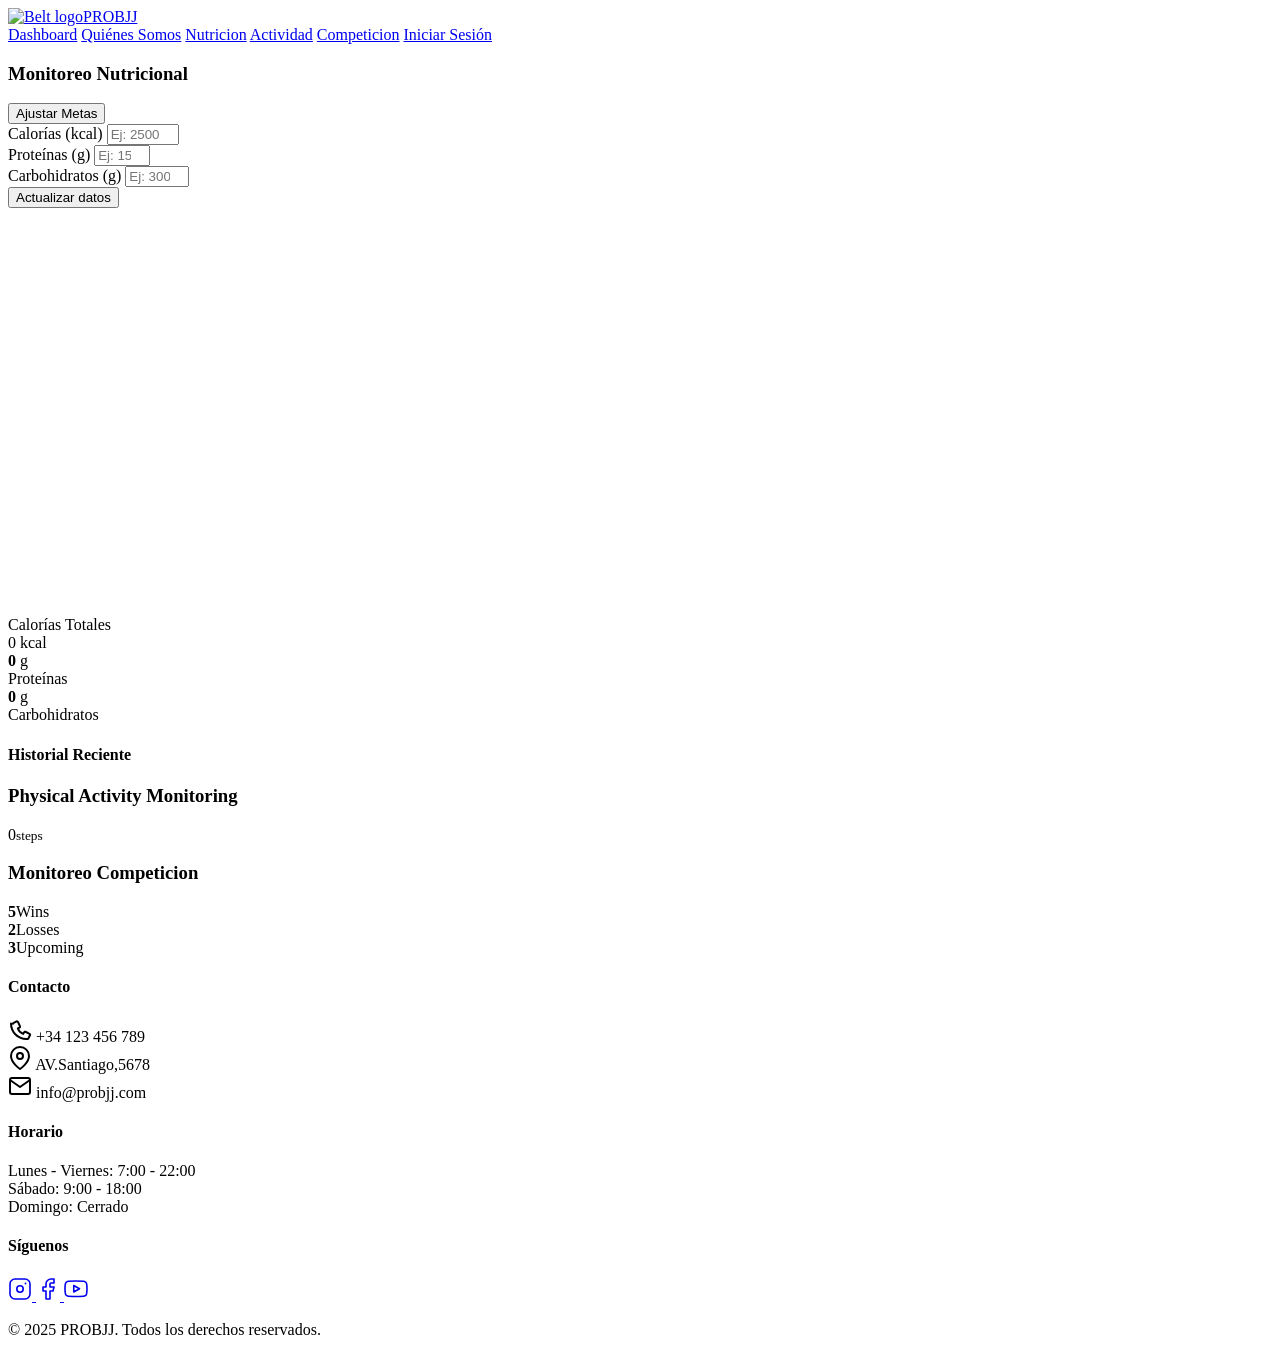
==== src/main/resources/templates/index.html @ be14d37a "first commit" ====
<!doctype html>
<html lang="es">
<head>
  <meta charset="utf-8">
  <meta name="viewport" content="width=device-width,initial-scale=1">
  <title>PROBJJ — Dashboard</title>
  <link href="https://fonts.googleapis.com/css2?family=Poppins:wght@300;400;600;700&display=swap" rel="stylesheet">
  <link rel="stylesheet" href="/css/styles.css">
  <link rel="icon" href="/favicon.ico">
</head>
<body>
  <header class="topbar">
    <div class="container topbar-inner">
  <a href="/" class="brand"><img src="/assets/images/belt.svg" alt="Belt logo" class="brand-icon">PROBJJ</a>
      <nav class="main-nav">
        <a href="/" role="button" tabindex="0" class="active">Dashboard</a>
        <a href="/about" role="button" tabindex="0">Quiénes Somos</a>
        <a href="#" role="button" tabindex="0">Nutricion</a>
        <a href="#" role="button" tabindex="0">Actividad</a>
        <a href="#" role="button" tabindex="0">Competicion</a>
        <a href="/login" role="button" tabindex="0" class="login-link">Iniciar Sesión</a>
      </nav>
    </div>
  </header>

  <main class="container">
    <section class="cards">
      <article class="card nutrition-card">
        <div class="card-header">
          <h3>Monitoreo Nutricional</h3>
          <button class="toggle-goals-btn" onclick="toggleGoalsForm()">Ajustar Metas</button>
        </div>

        <!-- Formulario de Metas (inicialmente oculto) -->
        <div class="goals-form" id="goalsForm" style="display: none;">
          <h4>Establecer Metas Diarias</h4>
          <div class="form-row">
            <div class="input-group">
              <label for="caloriesGoal">Meta de Calorías (kcal)</label>
              <input type="number" id="caloriesGoal" min="0" max="10000" step="50">
            </div>
          </div>
          <div class="form-row">
            <div class="input-group">
              <label for="proteinsGoal">Meta de Proteínas (g)</label>
              <input type="number" id="proteinsGoal" min="0" max="500" step="5">
            </div>
            <div class="input-group">
              <label for="carbsGoal">Meta de Carbohidratos (g)</label>
              <input type="number" id="carbsGoal" min="0" max="1000" step="5">
            </div>
          </div>
          <button class="update-goals-btn" onclick="updateGoals()">Guardar Metas</button>
        </div>

        <!-- Formulario de ingreso diario -->
        <div class="nutrition-form">
          <div class="form-row">
            <div class="input-group">
              <label for="calories">Calorías (kcal)</label>
              <input type="number" id="calories" min="0" max="10000" step="50" placeholder="Ej: 2500">
            </div>
          </div>
          <div class="form-row">
            <div class="input-group">
              <label for="proteins">Proteínas (g)</label>
              <input type="number" id="proteins" min="0" max="500" step="5" placeholder="Ej: 150">
            </div>
            <div class="input-group">
              <label for="carbs">Carbohidratos (g)</label>
              <input type="number" id="carbs" min="0" max="1000" step="5" placeholder="Ej: 300">
            </div>
          </div>
          <button class="update-nutrition-btn" onclick="updateNutrition()">Actualizar datos</button>
        </div>

        <!-- Gráficos -->
        <div class="charts-container">
          <div class="chart-wrap">
            <canvas id="nutritionChart" width="400" height="200"></canvas>
          </div>
          <div class="chart-wrap">
            <canvas id="progressChart" width="400" height="200"></canvas>
          </div>
        </div>

        <!-- Estadísticas -->
        <div class="nutrition-stats">
          <div class="cal">
            <div class="label">Calorías Totales</div>
            <div class="value">
              <span id="total-calories">0</span> <span class="unit">kcal</span>
              <div class="goal-progress">
                <div class="progress-bar" id="calories-progress"></div>
              </div>
            </div>
          </div>
          <div class="nutrients">
            <div class="nutrient-item">
              <strong id="total-proteins">0</strong> g<br>
              <span>Proteínas</span>
              <div class="goal-progress">
                <div class="progress-bar" id="proteins-progress"></div>
              </div>
            </div>
            <div class="nutrient-item">
              <strong id="total-carbs">0</strong> g<br>
              <span>Carbohidratos</span>
              <div class="goal-progress">
                <div class="progress-bar" id="carbs-progress"></div>
              </div>
            </div>
          </div>
        </div>

        <!-- Historial -->
        <div class="nutrition-history">
          <h4>Historial Reciente</h4>
          <div class="history-list" id="nutritionHistory"></div>
        </div>
      </article>

      <article class="card center-card">
        <h3>Physical Activity Monitoring</h3>
        <div class="donut-wrap">
          <div class="donut" data-steps="8000" data-goal="10000">
            <span class="donut-value"><span id="steps-number">0</span><small>steps</small></span>
          </div>
        </div>
      </article>

      <article class="card">
        <h3>Monitoreo Competicion</h3>
        <div class="bars">
          <div class="bar-row"><div class="bar long" style="--w:75%"></div></div>
          <div class="bar-row"><div class="bar medium" style="--w:45%"></div></div>
          <div class="bar-row"><div class="bar short" style="--w:25%"></div></div>
        </div>
        <div class="comp-stats">
          <div><strong>5</strong><span>Wins</span></div>
          <div><strong>2</strong><span>Losses</span></div>
          <div><strong>3</strong><span>Upcoming</span></div>
        </div>
      </article>
    </section>

    <footer class="footer">
      <div class="footer-content">
        <div class="footer-section">
          <h4>Contacto</h4>
          <div class="contact-item">
            <svg class="icon-contact" viewBox="0 0 24 24" width="24" height="24" fill="none" xmlns="http://www.w3.org/2000/svg">
              <path d="M3 5.5C3 14.06 9.94 21 18.5 21c.38 0 .76-.02 1.13-.06A1 1 0 0 0 20.6 20L22 17.13a1 1 0 0 0-.46-1.34l-4.05-2.03a1 1 0 0 0-1.34.46l-.9 1.67c-2.5-.88-4.52-2.9-5.4-5.4l1.67-.9a1 1 0 0 0 .46-1.34L9.95 3.87a1 1 0 0 0-1.34-.46L5.74 4.92a1 1 0 0 0-.67.94C5 5.2 5 5.35 5 5.5" stroke="currentColor" stroke-width="2" stroke-linecap="round" stroke-linejoin="round"/>
            </svg>
            <span>+34 123 456 789</span>
          </div>
          <div class="contact-item">
            <svg class="icon-contact" viewBox="0 0 24 24" width="24" height="24" fill="none" xmlns="http://www.w3.org/2000/svg">
              <path d="M21 10c0 7-9 13-9 13s-9-6-9-13a9 9 0 0 1 18 0z" stroke="currentColor" stroke-width="2" stroke-linecap="round" stroke-linejoin="round"/>
              <circle cx="12" cy="10" r="3" stroke="currentColor" stroke-width="2" stroke-linecap="round" stroke-linejoin="round"/>
            </svg>
            <span>AV.Santiago,5678</span>
          </div>
          <div class="contact-item">
            <svg class="icon-contact" viewBox="0 0 24 24" width="24" height="24" fill="none" xmlns="http://www.w3.org/2000/svg">
              <path d="M4 4h16c1.1 0 2 .9 2 2v12c0 1.1-.9 2-2 2H4c-1.1 0-2-.9-2-2V6c0-1.1.9-2 2-2z" stroke="currentColor" stroke-width="2" stroke-linecap="round" stroke-linejoin="round"/>
              <path d="m22 6-10 7L2 6" stroke="currentColor" stroke-width="2" stroke-linecap="round" stroke-linejoin="round"/>
            </svg>
            <span>info@probjj.com</span>
          </div>
        </div>
        
        <div class="footer-section">
          <h4>Horario</h4>
          <div class="schedule">
            <div class="schedule-item">
              <span class="day">Lunes - Viernes:</span>
              <span class="hours">7:00 - 22:00</span>
            </div>
            <div class="schedule-item">
              <span class="day">Sábado:</span>
              <span class="hours">9:00 - 18:00</span>
            </div>
            <div class="schedule-item">
              <span class="day">Domingo:</span>
              <span class="hours">Cerrado</span>
            </div>
          </div>
        </div>

        <div class="footer-section">
          <h4>Síguenos</h4>
          <div class="socials">
            <a aria-label="Instagram" class="icon" href="#"> 
              <svg width="24" height="24" viewBox="0 0 24 24" fill="none" xmlns="http://www.w3.org/2000/svg"><rect x="2" y="2" width="20" height="20" rx="5" stroke="currentColor" stroke-width="1.6" fill="none"/><circle cx="12" cy="12" r="3.2" stroke="currentColor" stroke-width="1.6" fill="none"/><circle cx="17.5" cy="6.5" r="0.9" fill="currentColor"/></svg>
            </a>
            <a aria-label="Facebook" class="icon" href="#"> 
              <svg width="24" height="24" viewBox="0 0 24 24" fill="none" xmlns="http://www.w3.org/2000/svg">
                <path d="M18 2h-3a5 5 0 0 0-5 5v3H7v4h3v8h4v-8h3l1-4h-4V7a1 1 0 0 1 1-1h3V2z" stroke="currentColor" stroke-width="1.6" stroke-linecap="round" stroke-linejoin="round"/>
              </svg>
            </a>
            <a aria-label="YouTube" class="icon" href="#"> 
              <svg width="24" height="24" viewBox="0 0 24 24" fill="none" xmlns="http://www.w3.org/2000/svg">
                <path d="M22.54 6.42a2.78 2.78 0 0 0-1.94-2C18.88 4 12 4 12 4s-6.88 0-8.6.46a2.78 2.78 0 0 0-1.94 2A29 29 0 0 0 1 11.75a29 29 0 0 0 .46 5.33A2.78 2.78 0 0 0 3.4 19c1.72.46 8.6.46 8.6.46s6.88 0 8.6-.46a2.78 2.78 0 0 0 1.94-2 29 29 0 0 0 .46-5.25 29 29 0 0 0-.46-5.33z" stroke="currentColor" stroke-width="1.6" stroke-linecap="round" stroke-linejoin="round"/>
                <path d="m9.75 15.02 5.75-3.27-5.75-3.27v6.54z" stroke="currentColor" stroke-width="1.6" stroke-linecap="round" stroke-linejoin="round"/>
              </svg>
            </a>
          </div>
        </div>
      </div>
      <div class="footer-bottom">
        <p>&copy; 2025 PROBJJ. Todos los derechos reservados.</p>
      </div>
    </footer>
  </main>

  <script src="https://cdn.jsdelivr.net/npm/chart.js"></script>
  <script src="/js/scripts.js"></script>
  <script src="/js/nutrition.js"></script>
</body>
</html>
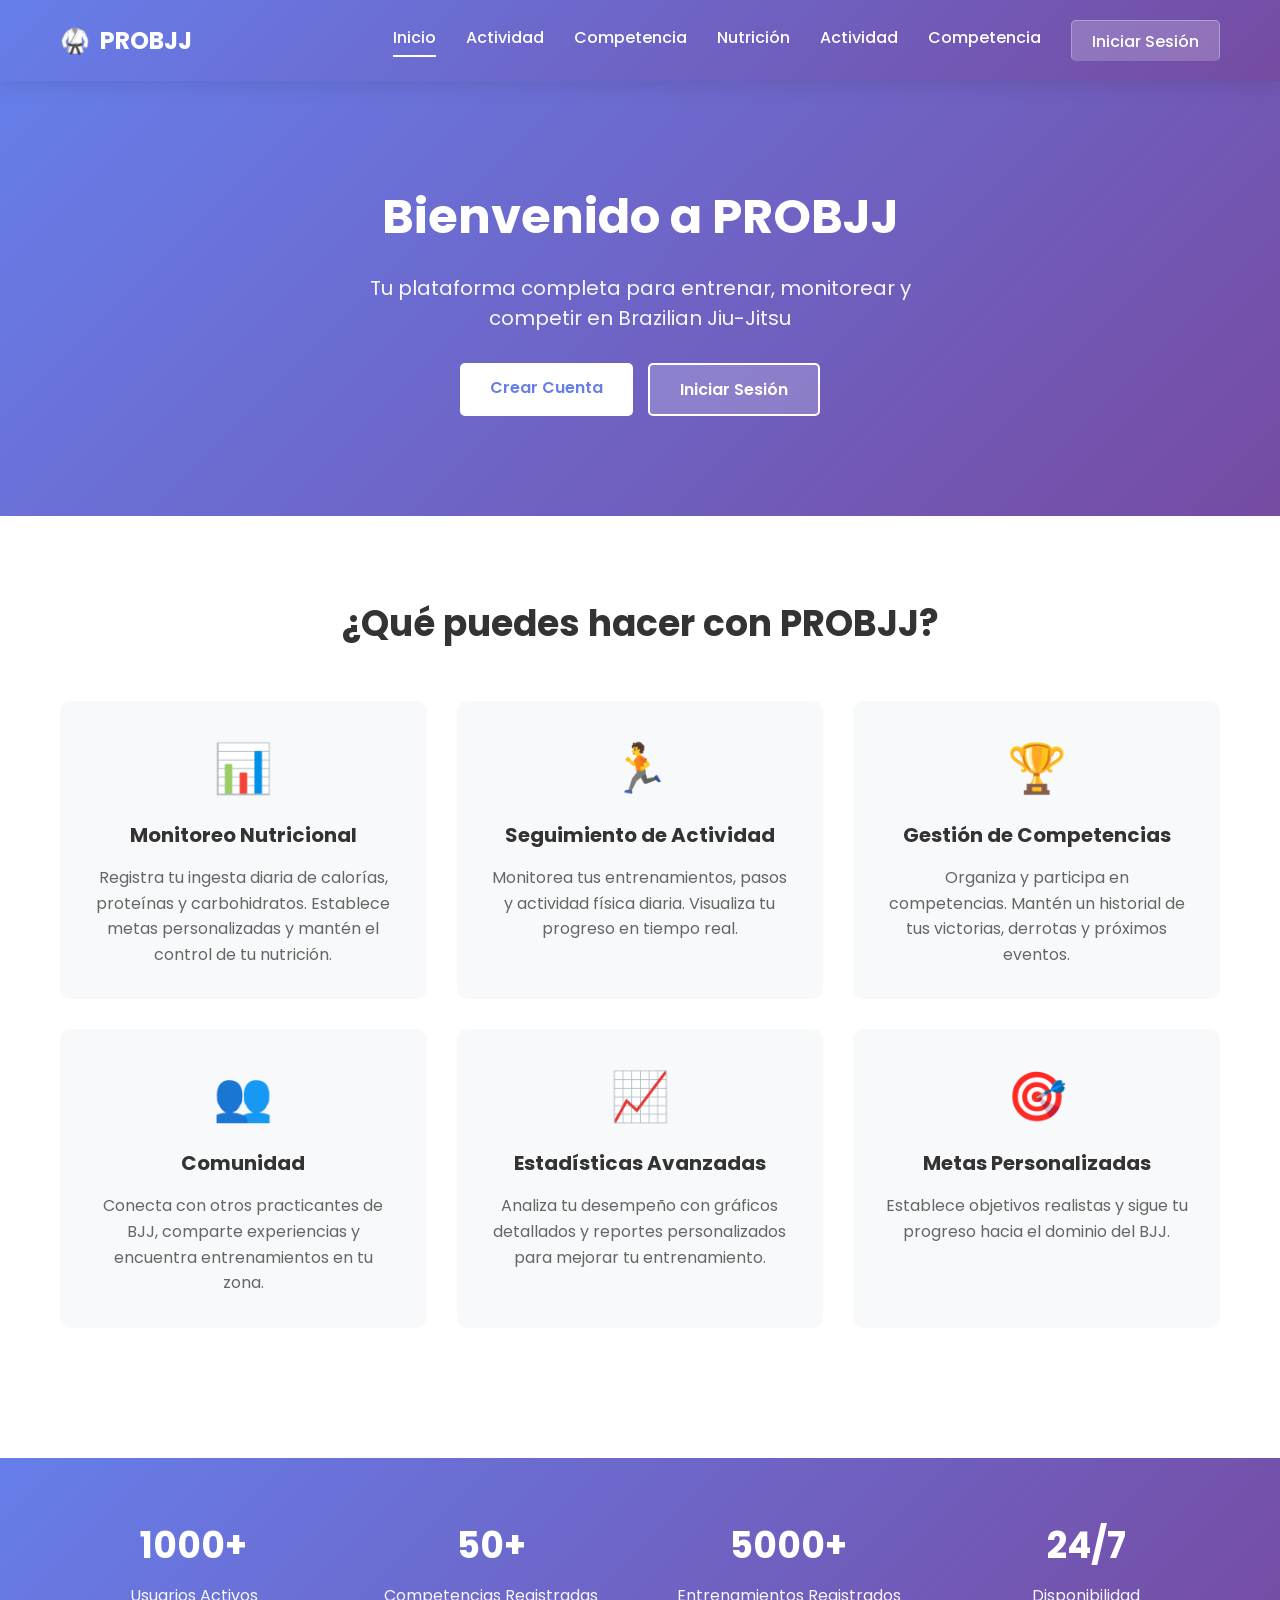
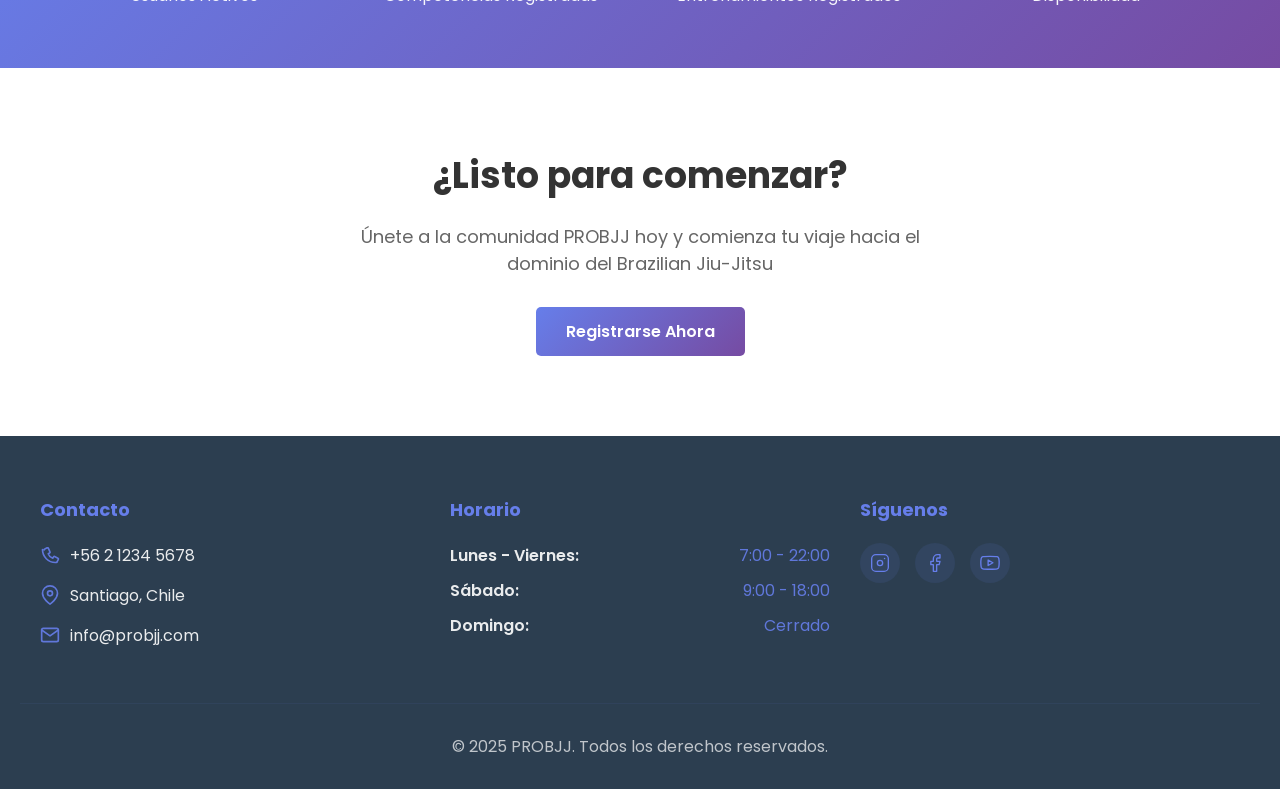
==== commit 670e7287: "ultimo commit" ====
--- a/src/main/resources/templates/index.html
+++ b/src/main/resources/templates/index.html
@@ -3,219 +3,543 @@
 <head>
   <meta charset="utf-8">
   <meta name="viewport" content="width=device-width,initial-scale=1">
-  <title>PROBJJ — Dashboard</title>
+  <title>PROBJJ — Plataforma de Entrenamiento BJJ</title>
   <link href="https://fonts.googleapis.com/css2?family=Poppins:wght@300;400;600;700&display=swap" rel="stylesheet">
   <link rel="stylesheet" href="/css/styles.css">
   <link rel="icon" href="/favicon.ico">
+  <style>
+    * {
+      margin: 0;
+      padding: 0;
+      box-sizing: border-box;
+    }
+    
+    body {
+      font-family: 'Poppins', sans-serif;
+      background-color: #f8f9fa;
+      color: #333;
+    }
+    
+    .header {
+      background: linear-gradient(135deg, #667eea 0%, #764ba2 100%);
+      color: white;
+      padding: 20px 0;
+      box-shadow: 0 4px 20px rgba(0,0,0,0.1);
+      position: sticky;
+      top: 0;
+      z-index: 1000;
+    }
+    
+    .topbar-inner {
+      display: flex;
+      justify-content: space-between;
+      align-items: center;
+      max-width: 1200px;
+      margin: 0 auto;
+      padding: 0 20px;
+    }
+    
+    .brand {
+      display: flex;
+      align-items: center;
+      gap: 10px;
+      font-size: 24px;
+      font-weight: 700;
+      color: white;
+      text-decoration: none;
+      transition: transform 0.3s;
+    }
+    
+    .brand:hover {
+      transform: scale(1.05);
+    }
+    
+    .brand-icon {
+      width: 32px;
+      height: 32px;
+    }
+    
+    .main-nav {
+      display: flex;
+      gap: 30px;
+      align-items: center;
+    }
+    
+    .main-nav a {
+      color: white;
+      text-decoration: none;
+      font-weight: 500;
+      transition: opacity 0.3s;
+      border-bottom: 2px solid transparent;
+      padding-bottom: 5px;
+    }
+    
+    .main-nav a:hover {
+      opacity: 0.8;
+      border-bottom-color: white;
+    }
+    
+    .main-nav a.active {
+      border-bottom-color: white;
+    }
+    
+    .login-link {
+      background: rgba(255,255,255,0.2);
+      padding: 8px 20px;
+      border-radius: 5px;
+      border: 1px solid rgba(255,255,255,0.3);
+    }
+    
+    .login-link:hover {
+      background: rgba(255,255,255,0.3);
+    }
+    
+    .hero {
+      background: linear-gradient(135deg, #667eea 0%, #764ba2 100%);
+      color: white;
+      padding: 100px 20px;
+      text-align: center;
+    }
+    
+    .hero h1 {
+      font-size: 48px;
+      margin-bottom: 20px;
+      font-weight: 700;
+    }
+    
+    .hero p {
+      font-size: 20px;
+      margin-bottom: 30px;
+      opacity: 0.95;
+      max-width: 600px;
+      margin-left: auto;
+      margin-right: auto;
+    }
+    
+    .hero-buttons {
+      display: flex;
+      gap: 15px;
+      justify-content: center;
+      flex-wrap: wrap;
+    }
+    
+    .btn {
+      padding: 12px 30px;
+      border: none;
+      border-radius: 5px;
+      font-weight: 600;
+      cursor: pointer;
+      text-decoration: none;
+      display: inline-block;
+      transition: all 0.3s;
+      font-family: 'Poppins', sans-serif;
+      font-size: 16px;
+    }
+    
+    .btn-primary {
+      background: white;
+      color: #667eea;
+    }
+    
+    .btn-primary:hover {
+      transform: translateY(-3px);
+      box-shadow: 0 10px 25px rgba(0,0,0,0.2);
+    }
+    
+    .btn-secondary {
+      background: rgba(255,255,255,0.2);
+      color: white;
+      border: 2px solid white;
+    }
+    
+    .btn-secondary:hover {
+      background: rgba(255,255,255,0.3);
+    }
+    
+    .container {
+      max-width: 1200px;
+      margin: 0 auto;
+      padding: 0 20px;
+    }
+    
+    .features {
+      padding: 80px 20px;
+      background: white;
+    }
+    
+    .section-title {
+      text-align: center;
+      font-size: 36px;
+      font-weight: 700;
+      margin-bottom: 50px;
+      color: #333;
+    }
+    
+    .features-grid {
+      display: grid;
+      grid-template-columns: repeat(auto-fit, minmax(300px, 1fr));
+      gap: 30px;
+      margin-bottom: 50px;
+    }
+    
+    .feature-card {
+      background: #f8f9fa;
+      padding: 30px;
+      border-radius: 10px;
+      text-align: center;
+      transition: all 0.3s;
+      border: 2px solid transparent;
+    }
+    
+    .feature-card:hover {
+      transform: translateY(-10px);
+      border-color: #667eea;
+      box-shadow: 0 10px 30px rgba(102, 126, 234, 0.2);
+    }
+    
+    .feature-icon {
+      font-size: 48px;
+      margin-bottom: 15px;
+    }
+    
+    .feature-card h3 {
+      font-size: 20px;
+      margin-bottom: 15px;
+      color: #333;
+    }
+    
+    .feature-card p {
+      color: #666;
+      line-height: 1.6;
+    }
+    
+    .stats {
+      background: linear-gradient(135deg, #667eea 0%, #764ba2 100%);
+      color: white;
+      padding: 60px 20px;
+      text-align: center;
+    }
+    
+    .stats-grid {
+      display: grid;
+      grid-template-columns: repeat(auto-fit, minmax(200px, 1fr));
+      gap: 30px;
+      max-width: 1200px;
+      margin: 0 auto;
+    }
+    
+    .stat-item h3 {
+      font-size: 36px;
+      font-weight: 700;
+      margin-bottom: 10px;
+    }
+    
+    .stat-item p {
+      font-size: 16px;
+      opacity: 0.95;
+    }
+    
+    .cta {
+      background: white;
+      padding: 80px 20px;
+      text-align: center;
+    }
+    
+    .cta h2 {
+      font-size: 36px;
+      margin-bottom: 20px;
+      color: #333;
+    }
+    
+    .cta p {
+      font-size: 18px;
+      color: #666;
+      margin-bottom: 30px;
+      max-width: 600px;
+      margin-left: auto;
+      margin-right: auto;
+    }
+    
+    .footer {
+      background: #2c3e50;
+      color: white;
+      padding: 60px 20px 30px;
+    }
+    
+    .footer-content {
+      max-width: 1200px;
+      margin: 0 auto;
+      display: grid;
+      grid-template-columns: repeat(auto-fit, minmax(250px, 1fr));
+      gap: 30px;
+      margin-bottom: 40px;
+    }
+    
+    .footer-section h4 {
+      font-size: 18px;
+      margin-bottom: 20px;
+      color: #667eea;
+    }
+    
+    .contact-item {
+      display: flex;
+      align-items: center;
+      gap: 10px;
+      margin-bottom: 15px;
+      opacity: 0.9;
+    }
+    
+    .icon-contact {
+      width: 20px;
+      height: 20px;
+      color: #667eea;
+    }
+    
+    .schedule-item {
+      display: flex;
+      justify-content: space-between;
+      margin-bottom: 10px;
+      opacity: 0.9;
+    }
+    
+    .schedule-item .day {
+      font-weight: 600;
+    }
+    
+    .schedule-item .hours {
+      color: #667eea;
+    }
+    
+    .socials {
+      display: flex;
+      gap: 15px;
+    }
+    
+    .socials .icon {
+      display: flex;
+      align-items: center;
+      justify-content: center;
+      width: 40px;
+      height: 40px;
+      background: rgba(102, 126, 234, 0.1);
+      border-radius: 50%;
+      color: #667eea;
+      text-decoration: none;
+      transition: all 0.3s;
+    }
+    
+    .socials .icon:hover {
+      background: #667eea;
+      color: white;
+      transform: scale(1.1);
+    }
+    
+    .footer-bottom {
+      text-align: center;
+      padding-top: 30px;
+      border-top: 1px solid rgba(102, 126, 234, 0.1);
+      opacity: 0.7;
+    }
+    
+    @media (max-width: 768px) {
+      .main-nav {
+        flex-direction: column;
+        gap: 15px;
+      }
+      
+      .hero h1 {
+        font-size: 32px;
+      }
+      
+      .hero p {
+        font-size: 16px;
+      }
+      
+      .hero-buttons {
+        flex-direction: column;
+        align-items: center;
+      }
+      
+      .btn {
+        width: 100%;
+        max-width: 300px;
+      }
+    }
+  </style>
 </head>
 <body>
-  <header class="topbar">
-    <div class="container topbar-inner">
-  <a href="/" class="brand"><img src="/assets/images/belt.svg" alt="Belt logo" class="brand-icon">PROBJJ</a>
+  <header class="header">
+    <div class="topbar-inner">
+      <a href="/" class="brand">
+        <span>🥋</span>
+        <span>PROBJJ</span>
+      </a>
       <nav class="main-nav">
-        <a href="/" role="button" tabindex="0" class="active">Dashboard</a>
-        <a href="/about" role="button" tabindex="0">Quiénes Somos</a>
-        <a href="#" role="button" tabindex="0">Nutricion</a>
-        <a href="#" role="button" tabindex="0">Actividad</a>
-        <a href="#" role="button" tabindex="0">Competicion</a>
-        <a href="/login" role="button" tabindex="0" class="login-link">Iniciar Sesión</a>
+        <a href="/" class="active">Inicio</a>
+        <a href="/actividad/">Actividad</a>
+        <a href="/competencia/">Competencia</a>
+        <a href="/nutrition/">Nutrición</a>
+        <a href="#">Actividad</a>
+        <a href="#">Competencia</a>
+        <a href="/login" class="login-link">Iniciar Sesión</a>
       </nav>
     </div>
   </header>
 
-  <main class="container">
-    <section class="cards">
-      <article class="card nutrition-card">
-        <div class="card-header">
+  <section class="hero">
+    <div class="container">
+      <h1>Bienvenido a PROBJJ</h1>
+      <p>Tu plataforma completa para entrenar, monitorear y competir en Brazilian Jiu-Jitsu</p>
+      <div class="hero-buttons">
+        <a href="/register" class="btn btn-primary">Crear Cuenta</a>
+        <a href="/login" class="btn btn-secondary">Iniciar Sesión</a>
+      </div>
+    </div>
+  </section>
+
+  <section class="features">
+    <div class="container">
+      <h2 class="section-title">¿Qué puedes hacer con PROBJJ?</h2>
+      <div class="features-grid">
+        <div class="feature-card">
+          <div class="feature-icon">📊</div>
           <h3>Monitoreo Nutricional</h3>
-          <button class="toggle-goals-btn" onclick="toggleGoalsForm()">Ajustar Metas</button>
-        </div>
-
-        <!-- Formulario de Metas (inicialmente oculto) -->
-        <div class="goals-form" id="goalsForm" style="display: none;">
-          <h4>Establecer Metas Diarias</h4>
-          <div class="form-row">
-            <div class="input-group">
-              <label for="caloriesGoal">Meta de Calorías (kcal)</label>
-              <input type="number" id="caloriesGoal" min="0" max="10000" step="50">
-            </div>
+          <p>Registra tu ingesta diaria de calorías, proteínas y carbohidratos. Establece metas personalizadas y mantén el control de tu nutrición.</p>
+        </div>
+        
+        <div class="feature-card">
+          <div class="feature-icon">🏃</div>
+          <h3>Seguimiento de Actividad</h3>
+          <p>Monitorea tus entrenamientos, pasos y actividad física diaria. Visualiza tu progreso en tiempo real.</p>
+        </div>
+        
+        <div class="feature-card">
+          <div class="feature-icon">🏆</div>
+          <h3>Gestión de Competencias</h3>
+          <p>Organiza y participa en competencias. Mantén un historial de tus victorias, derrotas y próximos eventos.</p>
+        </div>
+        
+        <div class="feature-card">
+          <div class="feature-icon">👥</div>
+          <h3>Comunidad</h3>
+          <p>Conecta con otros practicantes de BJJ, comparte experiencias y encuentra entrenamientos en tu zona.</p>
+        </div>
+        
+        <div class="feature-card">
+          <div class="feature-icon">📈</div>
+          <h3>Estadísticas Avanzadas</h3>
+          <p>Analiza tu desempeño con gráficos detallados y reportes personalizados para mejorar tu entrenamiento.</p>
+        </div>
+        
+        <div class="feature-card">
+          <div class="feature-icon">🎯</div>
+          <h3>Metas Personalizadas</h3>
+          <p>Establece objetivos realistas y sigue tu progreso hacia el dominio del BJJ.</p>
+        </div>
+      </div>
+    </div>
+  </section>
+
+  <section class="stats">
+    <div class="container">
+      <div class="stats-grid">
+        <div class="stat-item">
+          <h3>1000+</h3>
+          <p>Usuarios Activos</p>
+        </div>
+        <div class="stat-item">
+          <h3>50+</h3>
+          <p>Competencias Registradas</p>
+        </div>
+        <div class="stat-item">
+          <h3>5000+</h3>
+          <p>Entrenamientos Registrados</p>
+        </div>
+        <div class="stat-item">
+          <h3>24/7</h3>
+          <p>Disponibilidad</p>
+        </div>
+      </div>
+    </div>
+  </section>
+
+  <section class="cta">
+    <div class="container">
+      <h2>¿Listo para comenzar?</h2>
+      <p>Únete a la comunidad PROBJJ hoy y comienza tu viaje hacia el dominio del Brazilian Jiu-Jitsu</p>
+      <a href="/register" class="btn btn-primary" style="background: linear-gradient(135deg, #667eea 0%, #764ba2 100%); color: white;">Registrarse Ahora</a>
+    </div>
+  </section>
+
+  <footer class="footer">
+    <div class="footer-content">
+      <div class="footer-section">
+        <h4>Contacto</h4>
+        <div class="contact-item">
+          <svg class="icon-contact" viewBox="0 0 24 24" width="24" height="24" fill="none" xmlns="http://www.w3.org/2000/svg">
+            <path d="M3 5.5C3 14.06 9.94 21 18.5 21c.38 0 .76-.02 1.13-.06A1 1 0 0 0 20.6 20L22 17.13a1 1 0 0 0-.46-1.34l-4.05-2.03a1 1 0 0 0-1.34.46l-.9 1.67c-2.5-.88-4.52-2.9-5.4-5.4l1.67-.9a1 1 0 0 0 .46-1.34L9.95 3.87a1 1 0 0 0-1.34-.46L5.74 4.92a1 1 0 0 0-.67.94C5 5.2 5 5.35 5 5.5" stroke="currentColor" stroke-width="2" stroke-linecap="round" stroke-linejoin="round"/>
+          </svg>
+          <span>+56 2 1234 5678</span>
+        </div>
+        <div class="contact-item">
+          <svg class="icon-contact" viewBox="0 0 24 24" width="24" height="24" fill="none" xmlns="http://www.w3.org/2000/svg">
+            <path d="M21 10c0 7-9 13-9 13s-9-6-9-13a9 9 0 0 1 18 0z" stroke="currentColor" stroke-width="2" stroke-linecap="round" stroke-linejoin="round"/>
+            <circle cx="12" cy="10" r="3" stroke="currentColor" stroke-width="2" stroke-linecap="round" stroke-linejoin="round"/>
+          </svg>
+          <span>Santiago, Chile</span>
+        </div>
+        <div class="contact-item">
+          <svg class="icon-contact" viewBox="0 0 24 24" width="24" height="24" fill="none" xmlns="http://www.w3.org/2000/svg">
+            <path d="M4 4h16c1.1 0 2 .9 2 2v12c0 1.1-.9 2-2 2H4c-1.1 0-2-.9-2-2V6c0-1.1.9-2 2-2z" stroke="currentColor" stroke-width="2" stroke-linecap="round" stroke-linejoin="round"/>
+            <path d="m22 6-10 7L2 6" stroke="currentColor" stroke-width="2" stroke-linecap="round" stroke-linejoin="round"/>
+          </svg>
+          <span>info@probjj.com</span>
+        </div>
+      </div>
+      
+      <div class="footer-section">
+        <h4>Horario</h4>
+        <div class="schedule">
+          <div class="schedule-item">
+            <span class="day">Lunes - Viernes:</span>
+            <span class="hours">7:00 - 22:00</span>
           </div>
-          <div class="form-row">
-            <div class="input-group">
-              <label for="proteinsGoal">Meta de Proteínas (g)</label>
-              <input type="number" id="proteinsGoal" min="0" max="500" step="5">
-            </div>
-            <div class="input-group">
-              <label for="carbsGoal">Meta de Carbohidratos (g)</label>
-              <input type="number" id="carbsGoal" min="0" max="1000" step="5">
-            </div>
+          <div class="schedule-item">
+            <span class="day">Sábado:</span>
+            <span class="hours">9:00 - 18:00</span>
           </div>
-          <button class="update-goals-btn" onclick="updateGoals()">Guardar Metas</button>
-        </div>
-
-        <!-- Formulario de ingreso diario -->
-        <div class="nutrition-form">
-          <div class="form-row">
-            <div class="input-group">
-              <label for="calories">Calorías (kcal)</label>
-              <input type="number" id="calories" min="0" max="10000" step="50" placeholder="Ej: 2500">
-            </div>
+          <div class="schedule-item">
+            <span class="day">Domingo:</span>
+            <span class="hours">Cerrado</span>
           </div>
-          <div class="form-row">
-            <div class="input-group">
-              <label for="proteins">Proteínas (g)</label>
-              <input type="number" id="proteins" min="0" max="500" step="5" placeholder="Ej: 150">
-            </div>
-            <div class="input-group">
-              <label for="carbs">Carbohidratos (g)</label>
-              <input type="number" id="carbs" min="0" max="1000" step="5" placeholder="Ej: 300">
-            </div>
-          </div>
-          <button class="update-nutrition-btn" onclick="updateNutrition()">Actualizar datos</button>
-        </div>
-
-        <!-- Gráficos -->
-        <div class="charts-container">
-          <div class="chart-wrap">
-            <canvas id="nutritionChart" width="400" height="200"></canvas>
-          </div>
-          <div class="chart-wrap">
-            <canvas id="progressChart" width="400" height="200"></canvas>
-          </div>
-        </div>
-
-        <!-- Estadísticas -->
-        <div class="nutrition-stats">
-          <div class="cal">
-            <div class="label">Calorías Totales</div>
-            <div class="value">
-              <span id="total-calories">0</span> <span class="unit">kcal</span>
-              <div class="goal-progress">
-                <div class="progress-bar" id="calories-progress"></div>
-              </div>
-            </div>
-          </div>
-          <div class="nutrients">
-            <div class="nutrient-item">
-              <strong id="total-proteins">0</strong> g<br>
-              <span>Proteínas</span>
-              <div class="goal-progress">
-                <div class="progress-bar" id="proteins-progress"></div>
-              </div>
-            </div>
-            <div class="nutrient-item">
-              <strong id="total-carbs">0</strong> g<br>
-              <span>Carbohidratos</span>
-              <div class="goal-progress">
-                <div class="progress-bar" id="carbs-progress"></div>
-              </div>
-            </div>
-          </div>
-        </div>
-
-        <!-- Historial -->
-        <div class="nutrition-history">
-          <h4>Historial Reciente</h4>
-          <div class="history-list" id="nutritionHistory"></div>
-        </div>
-      </article>
-
-      <article class="card center-card">
-        <h3>Physical Activity Monitoring</h3>
-        <div class="donut-wrap">
-          <div class="donut" data-steps="8000" data-goal="10000">
-            <span class="donut-value"><span id="steps-number">0</span><small>steps</small></span>
-          </div>
-        </div>
-      </article>
-
-      <article class="card">
-        <h3>Monitoreo Competicion</h3>
-        <div class="bars">
-          <div class="bar-row"><div class="bar long" style="--w:75%"></div></div>
-          <div class="bar-row"><div class="bar medium" style="--w:45%"></div></div>
-          <div class="bar-row"><div class="bar short" style="--w:25%"></div></div>
-        </div>
-        <div class="comp-stats">
-          <div><strong>5</strong><span>Wins</span></div>
-          <div><strong>2</strong><span>Losses</span></div>
-          <div><strong>3</strong><span>Upcoming</span></div>
-        </div>
-      </article>
-    </section>
-
-    <footer class="footer">
-      <div class="footer-content">
-        <div class="footer-section">
-          <h4>Contacto</h4>
-          <div class="contact-item">
-            <svg class="icon-contact" viewBox="0 0 24 24" width="24" height="24" fill="none" xmlns="http://www.w3.org/2000/svg">
-              <path d="M3 5.5C3 14.06 9.94 21 18.5 21c.38 0 .76-.02 1.13-.06A1 1 0 0 0 20.6 20L22 17.13a1 1 0 0 0-.46-1.34l-4.05-2.03a1 1 0 0 0-1.34.46l-.9 1.67c-2.5-.88-4.52-2.9-5.4-5.4l1.67-.9a1 1 0 0 0 .46-1.34L9.95 3.87a1 1 0 0 0-1.34-.46L5.74 4.92a1 1 0 0 0-.67.94C5 5.2 5 5.35 5 5.5" stroke="currentColor" stroke-width="2" stroke-linecap="round" stroke-linejoin="round"/>
+        </div>
+      </div>
+
+      <div class="footer-section">
+        <h4>Síguenos</h4>
+        <div class="socials">
+          <a aria-label="Instagram" class="icon" href="#"> 
+            <svg width="20" height="20" viewBox="0 0 24 24" fill="none" xmlns="http://www.w3.org/2000/svg"><rect x="2" y="2" width="20" height="20" rx="5" stroke="currentColor" stroke-width="1.6" fill="none"/><circle cx="12" cy="12" r="3.2" stroke="currentColor" stroke-width="1.6" fill="none"/><circle cx="17.5" cy="6.5" r="0.9" fill="currentColor"/></svg>
+          </a>
+          <a aria-label="Facebook" class="icon" href="#"> 
+            <svg width="20" height="20" viewBox="0 0 24 24" fill="none" xmlns="http://www.w3.org/2000/svg">
+              <path d="M18 2h-3a5 5 0 0 0-5 5v3H7v4h3v8h4v-8h3l1-4h-4V7a1 1 0 0 1 1-1h3V2z" stroke="currentColor" stroke-width="1.6" stroke-linecap="round" stroke-linejoin="round"/>
             </svg>
-            <span>+34 123 456 789</span>
-          </div>
-          <div class="contact-item">
-            <svg class="icon-contact" viewBox="0 0 24 24" width="24" height="24" fill="none" xmlns="http://www.w3.org/2000/svg">
-              <path d="M21 10c0 7-9 13-9 13s-9-6-9-13a9 9 0 0 1 18 0z" stroke="currentColor" stroke-width="2" stroke-linecap="round" stroke-linejoin="round"/>
-              <circle cx="12" cy="10" r="3" stroke="currentColor" stroke-width="2" stroke-linecap="round" stroke-linejoin="round"/>
+          </a>
+          <a aria-label="YouTube" class="icon" href="#"> 
+            <svg width="20" height="20" viewBox="0 0 24 24" fill="none" xmlns="http://www.w3.org/2000/svg">
+              <path d="M22.54 6.42a2.78 2.78 0 0 0-1.94-2C18.88 4 12 4 12 4s-6.88 0-8.6.46a2.78 2.78 0 0 0-1.94 2A29 29 0 0 0 1 11.75a29 29 0 0 0 .46 5.33A2.78 2.78 0 0 0 3.4 19c1.72.46 8.6.46 8.6.46s6.88 0 8.6-.46a2.78 2.78 0 0 0 1.94-2 29 29 0 0 0 .46-5.25 29 29 0 0 0-.46-5.33z" stroke="currentColor" stroke-width="1.6" stroke-linecap="round" stroke-linejoin="round"/>
+              <path d="m9.75 15.02 5.75-3.27-5.75-3.27v6.54z" stroke="currentColor" stroke-width="1.6" stroke-linecap="round" stroke-linejoin="round"/>
             </svg>
-            <span>AV.Santiago,5678</span>
-          </div>
-          <div class="contact-item">
-            <svg class="icon-contact" viewBox="0 0 24 24" width="24" height="24" fill="none" xmlns="http://www.w3.org/2000/svg">
-              <path d="M4 4h16c1.1 0 2 .9 2 2v12c0 1.1-.9 2-2 2H4c-1.1 0-2-.9-2-2V6c0-1.1.9-2 2-2z" stroke="currentColor" stroke-width="2" stroke-linecap="round" stroke-linejoin="round"/>
-              <path d="m22 6-10 7L2 6" stroke="currentColor" stroke-width="2" stroke-linecap="round" stroke-linejoin="round"/>
-            </svg>
-            <span>info@probjj.com</span>
-          </div>
-        </div>
-        
-        <div class="footer-section">
-          <h4>Horario</h4>
-          <div class="schedule">
-            <div class="schedule-item">
-              <span class="day">Lunes - Viernes:</span>
-              <span class="hours">7:00 - 22:00</span>
-            </div>
-            <div class="schedule-item">
-              <span class="day">Sábado:</span>
-              <span class="hours">9:00 - 18:00</span>
-            </div>
-            <div class="schedule-item">
-              <span class="day">Domingo:</span>
-              <span class="hours">Cerrado</span>
-            </div>
-          </div>
-        </div>
-
-        <div class="footer-section">
-          <h4>Síguenos</h4>
-          <div class="socials">
-            <a aria-label="Instagram" class="icon" href="#"> 
-              <svg width="24" height="24" viewBox="0 0 24 24" fill="none" xmlns="http://www.w3.org/2000/svg"><rect x="2" y="2" width="20" height="20" rx="5" stroke="currentColor" stroke-width="1.6" fill="none"/><circle cx="12" cy="12" r="3.2" stroke="currentColor" stroke-width="1.6" fill="none"/><circle cx="17.5" cy="6.5" r="0.9" fill="currentColor"/></svg>
-            </a>
-            <a aria-label="Facebook" class="icon" href="#"> 
-              <svg width="24" height="24" viewBox="0 0 24 24" fill="none" xmlns="http://www.w3.org/2000/svg">
-                <path d="M18 2h-3a5 5 0 0 0-5 5v3H7v4h3v8h4v-8h3l1-4h-4V7a1 1 0 0 1 1-1h3V2z" stroke="currentColor" stroke-width="1.6" stroke-linecap="round" stroke-linejoin="round"/>
-              </svg>
-            </a>
-            <a aria-label="YouTube" class="icon" href="#"> 
-              <svg width="24" height="24" viewBox="0 0 24 24" fill="none" xmlns="http://www.w3.org/2000/svg">
-                <path d="M22.54 6.42a2.78 2.78 0 0 0-1.94-2C18.88 4 12 4 12 4s-6.88 0-8.6.46a2.78 2.78 0 0 0-1.94 2A29 29 0 0 0 1 11.75a29 29 0 0 0 .46 5.33A2.78 2.78 0 0 0 3.4 19c1.72.46 8.6.46 8.6.46s6.88 0 8.6-.46a2.78 2.78 0 0 0 1.94-2 29 29 0 0 0 .46-5.25 29 29 0 0 0-.46-5.33z" stroke="currentColor" stroke-width="1.6" stroke-linecap="round" stroke-linejoin="round"/>
-                <path d="m9.75 15.02 5.75-3.27-5.75-3.27v6.54z" stroke="currentColor" stroke-width="1.6" stroke-linecap="round" stroke-linejoin="round"/>
-              </svg>
-            </a>
-          </div>
+          </a>
         </div>
       </div>
-      <div class="footer-bottom">
-        <p>&copy; 2025 PROBJJ. Todos los derechos reservados.</p>
-      </div>
-    </footer>
-  </main>
-
-  <script src="https://cdn.jsdelivr.net/npm/chart.js"></script>
+    </div>
+    <div class="footer-bottom">
+      <p>&copy; 2025 PROBJJ. Todos los derechos reservados.</p>
+    </div>
+  </footer>
+
   <script src="/js/scripts.js"></script>
-  <script src="/js/nutrition.js"></script>
 </body>
 </html>
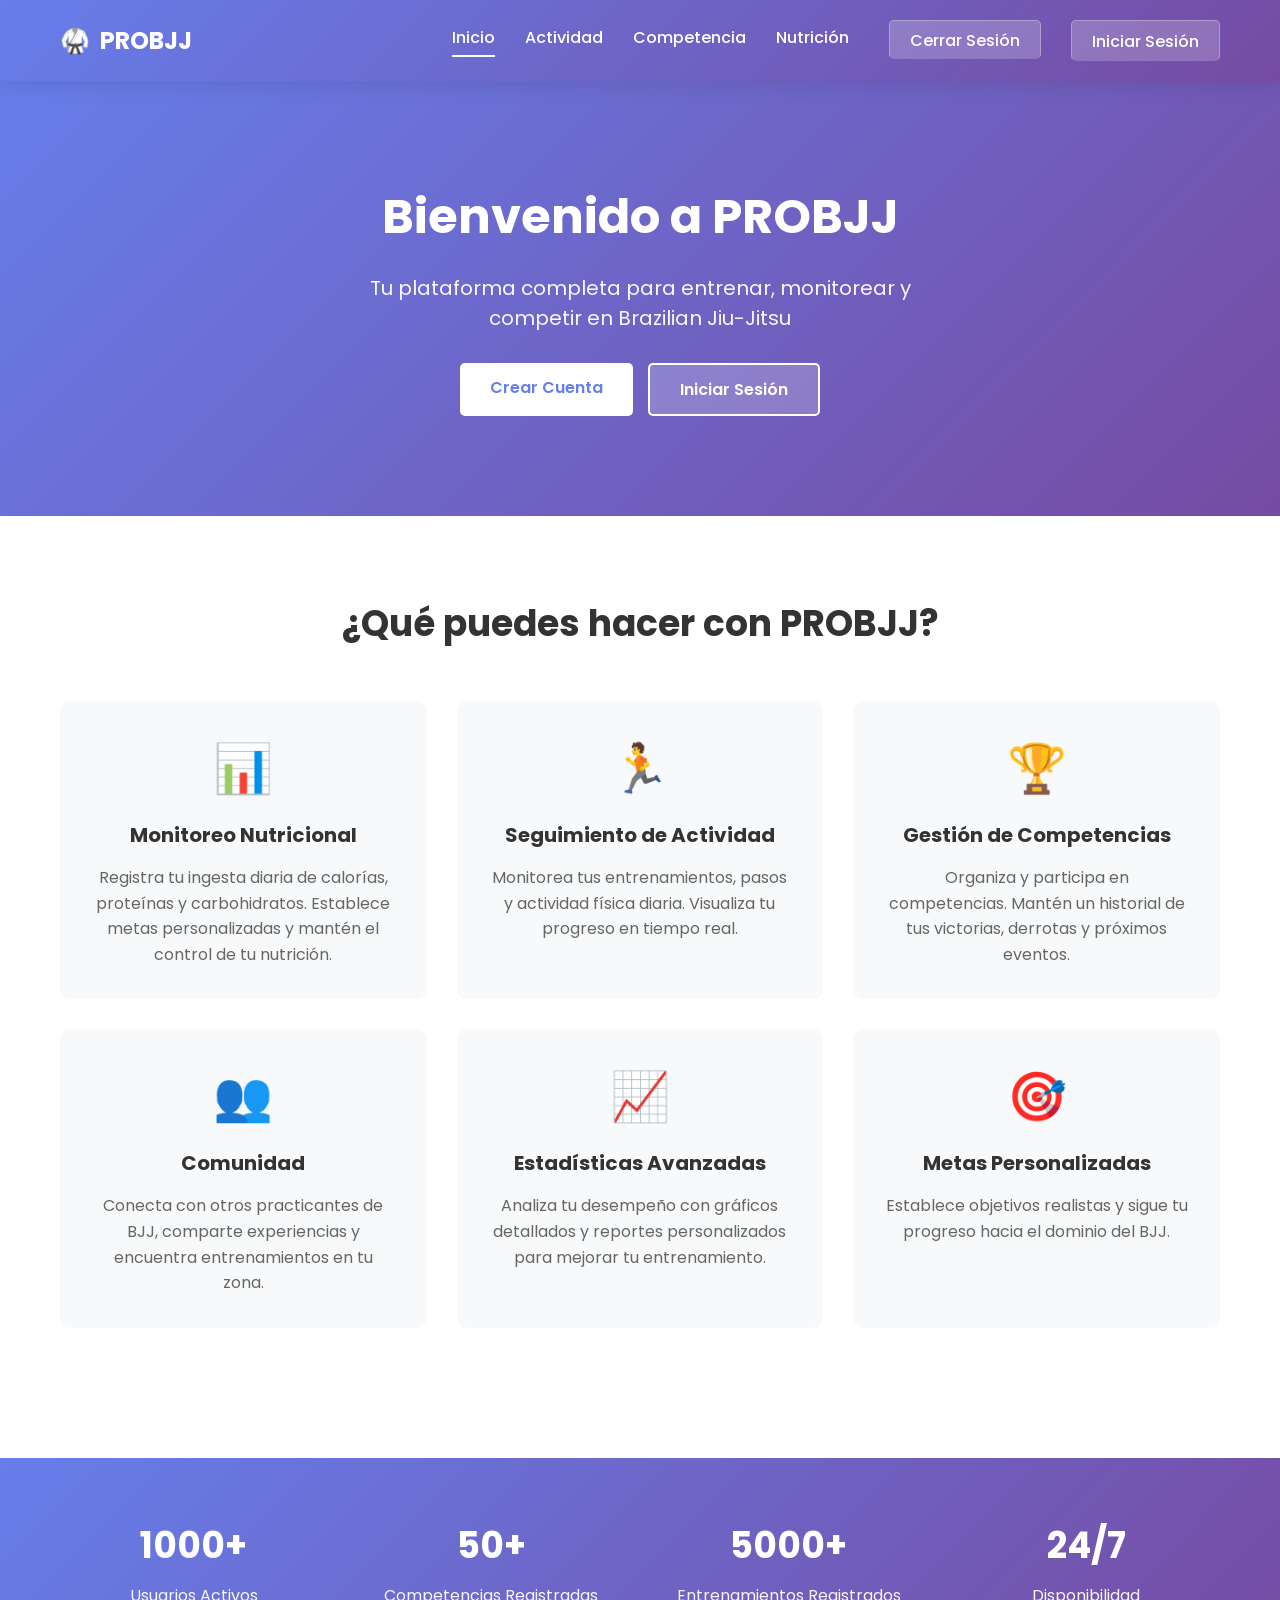
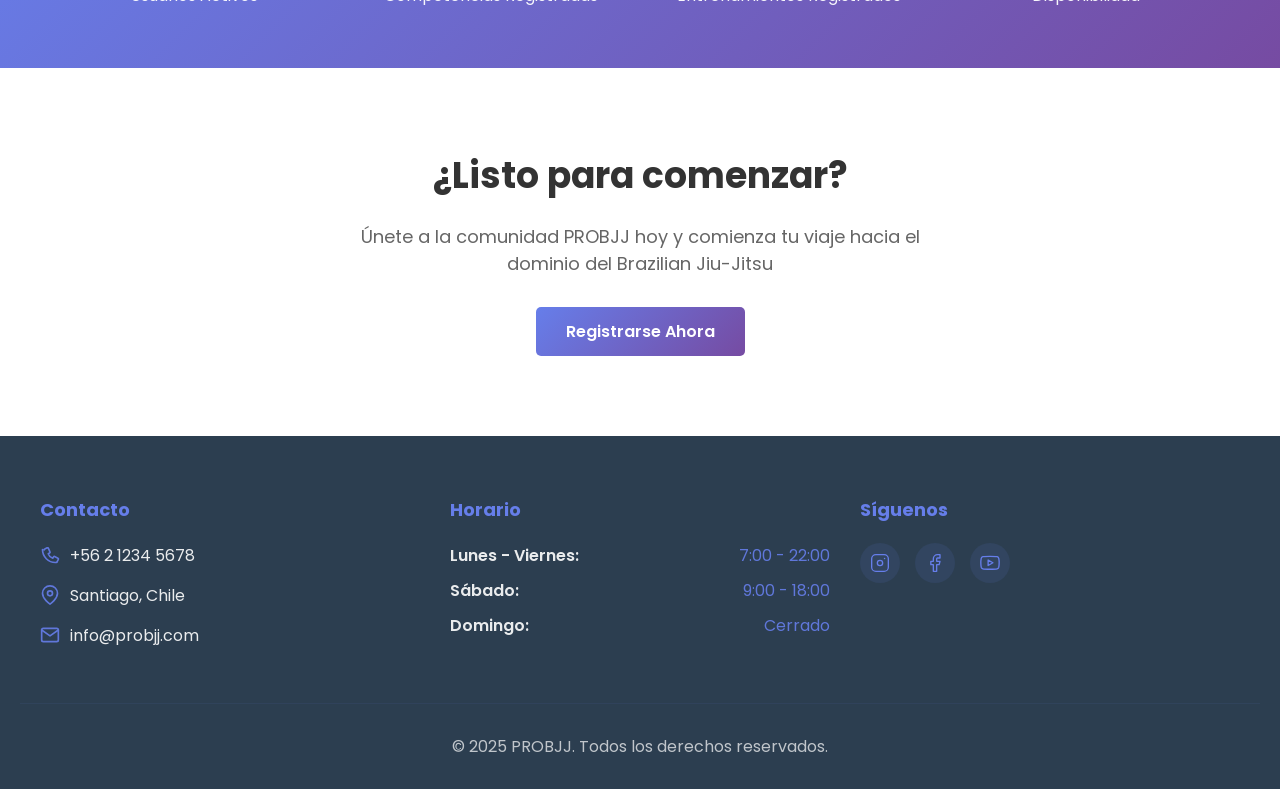
==== commit e45fe5aa: "commit para evaluacion  2" ====
--- a/src/main/resources/templates/index.html
+++ b/src/main/resources/templates/index.html
@@ -379,9 +379,11 @@
         <a href="/actividad/">Actividad</a>
         <a href="/competencia/">Competencia</a>
         <a href="/nutrition/">Nutrición</a>
-        <a href="#">Actividad</a>
-        <a href="#">Competencia</a>
-        <a href="/login" class="login-link">Iniciar Sesión</a>
+        <span th:if="${isAuthenticated}">
+          <span th:text="${usuarioNombre}" style="color: white; margin-right: 10px;"></span>
+          <a href="/logout" class="login-link">Cerrar Sesión</a>
+        </span>
+        <a th:unless="${isAuthenticated}" href="/login" class="login-link">Iniciar Sesión</a>
       </nav>
     </div>
   </header>
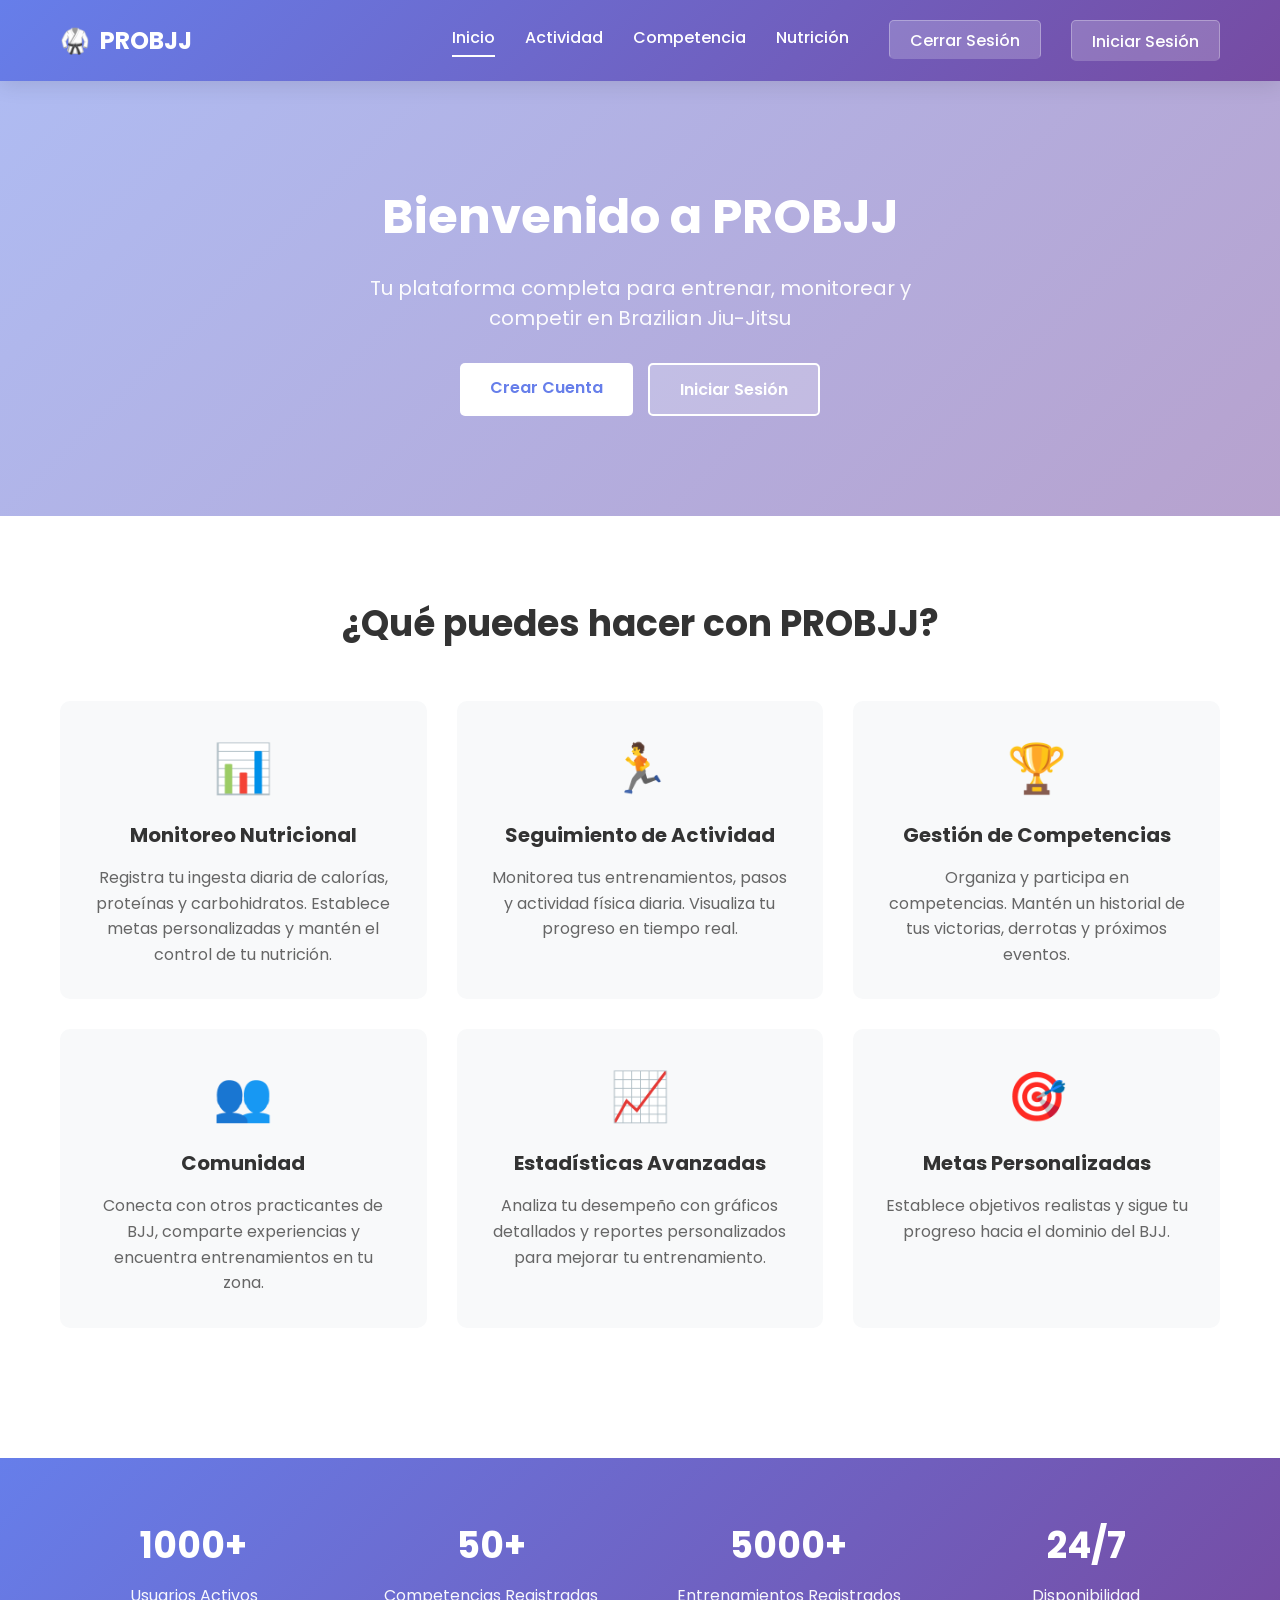
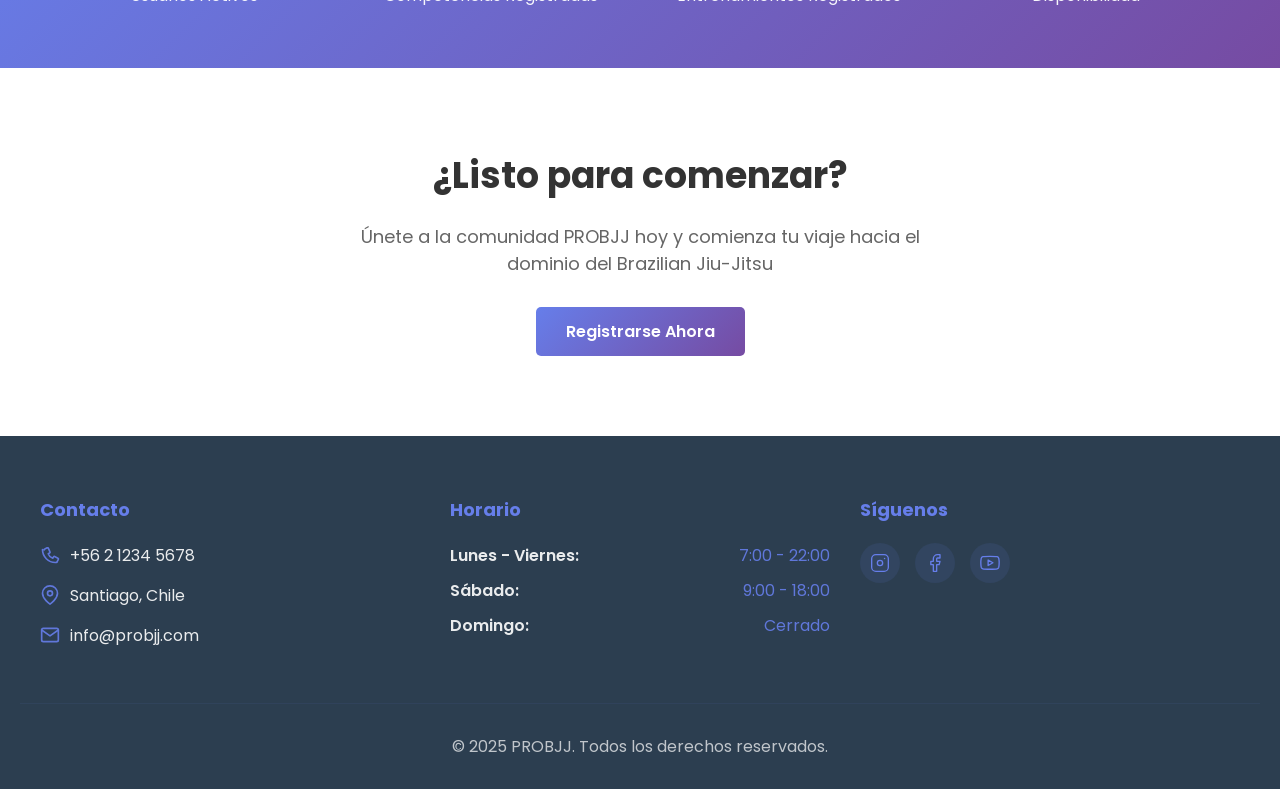
==== commit 660b0397: "Fix: Corregir errores de registro de usuarios y mejorar interfaz - Campos apellido y dirección ahora" ====
--- a/src/main/resources/templates/index.html
+++ b/src/main/resources/templates/index.html
@@ -95,10 +95,29 @@
     }
     
     .hero {
-      background: linear-gradient(135deg, #667eea 0%, #764ba2 100%);
+      background: url('/assets/images/bjj4.png') no-repeat center center;
+      background-size: cover;
       color: white;
       padding: 100px 20px;
       text-align: center;
+      position: relative;
+      overflow: hidden;
+    }
+    
+    .hero::before {
+      content: '';
+      position: absolute;
+      top: 0;
+      left: 0;
+      width: 100%;
+      height: 100%;
+      background: linear-gradient(135deg, rgba(102, 126, 234, 0.5) 0%, rgba(118, 75, 162, 0.5) 100%);
+      z-index: 1;
+    }
+    
+    .hero > * {
+      position: relative;
+      z-index: 2;
     }
     
     .hero h1 {
